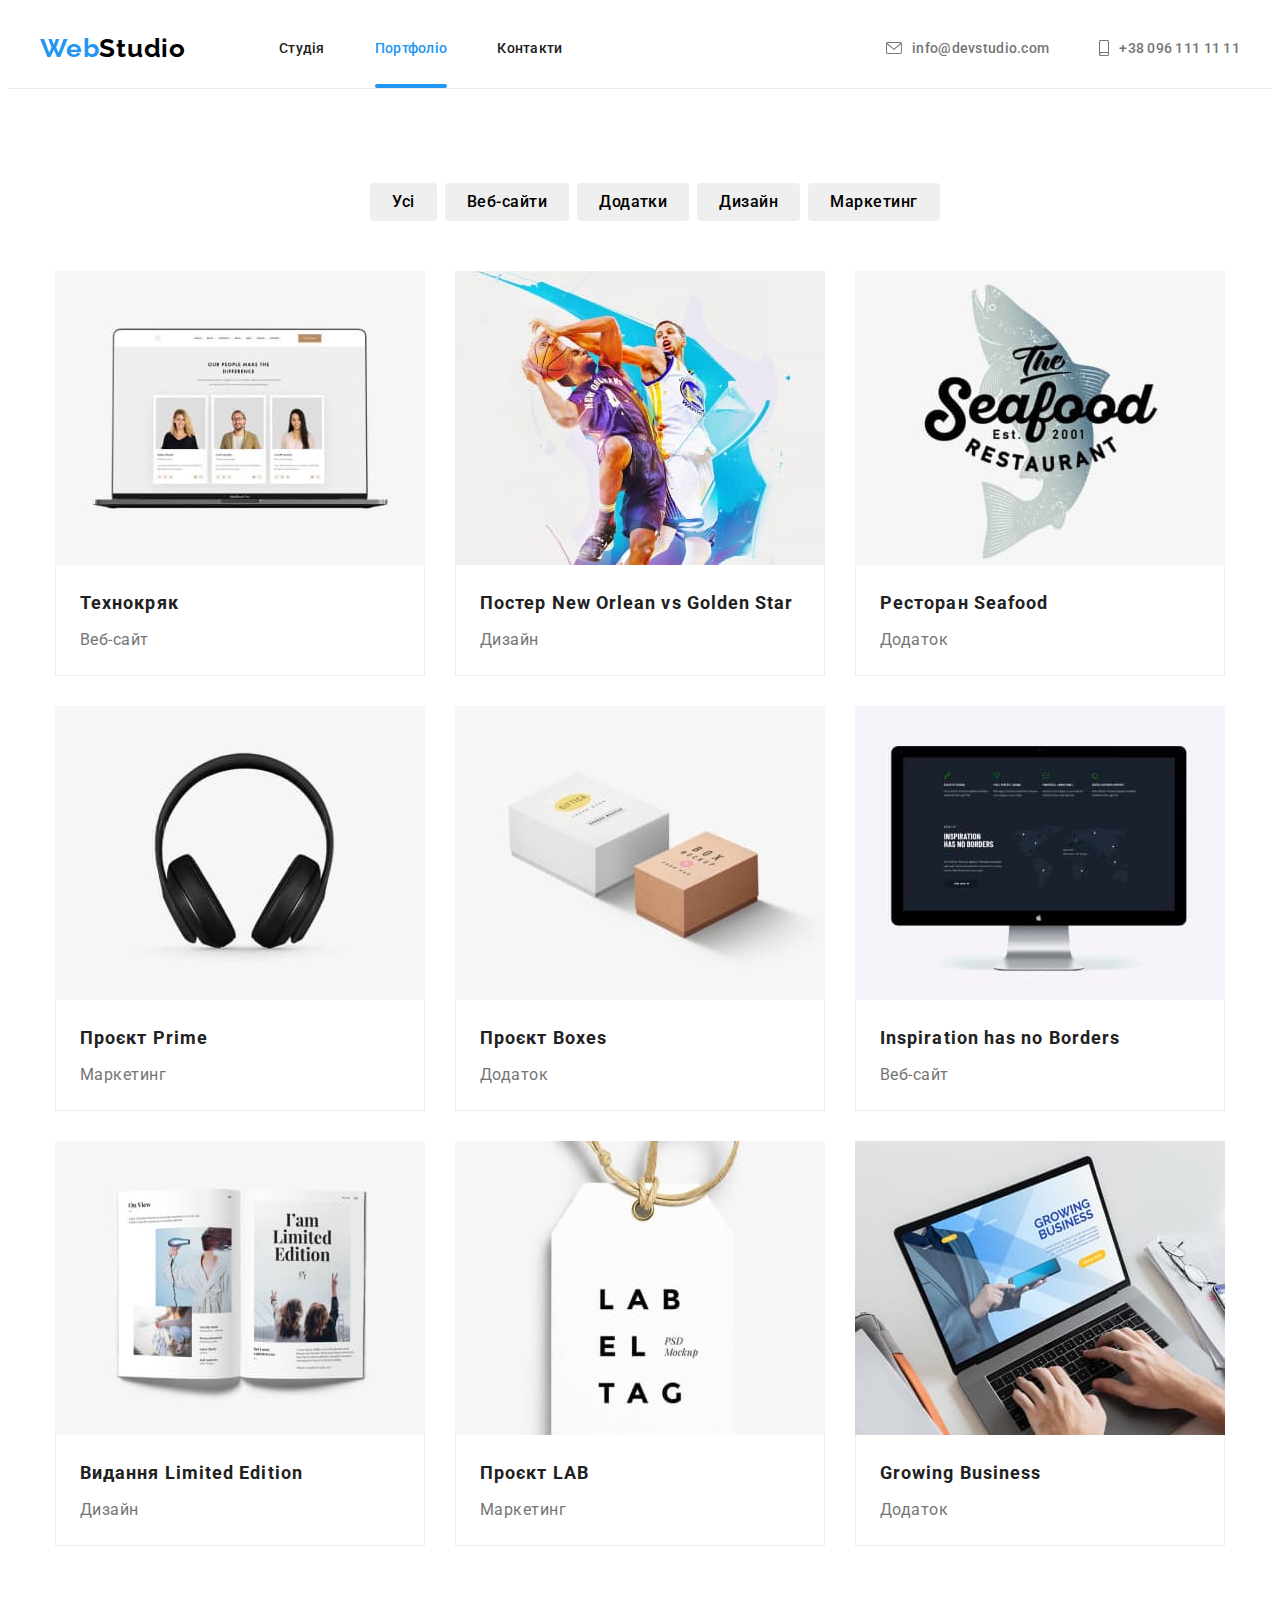
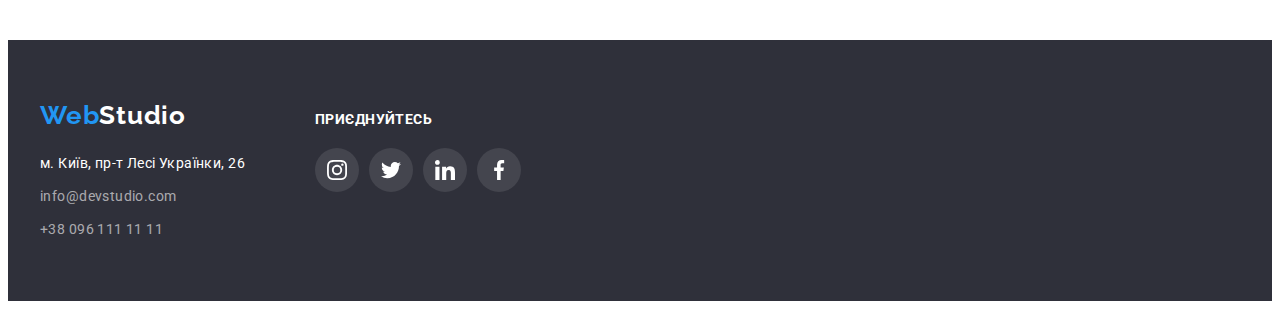
==== portfolio.html @ e9f045a3 "Initial commit" ====
<!DOCTYPE html>
<html lang="uk">
<head>
    <meta charset="UTF-8">
    <meta http-equiv="X-UA-Compatible" content="IE=edge">
    <meta name="viewport" content="width=device-width, initial-scale=1.0">
    <title>Портфоліо</title>
    <link rel="stylesheet" href="https://cdnjs.cloudflare.com/ajax/libs/modern-normalize/1.1.0/modern-normalize.min.css"
        integrity="sha512-wpPYUAdjBVSE4KJnH1VR1HeZfpl1ub8YT/NKx4PuQ5NmX2tKuGu6U/JRp5y+Y8XG2tV+wKQpNHVUX03MfMFn9Q=="
        crossorigin="anonymous" referrerpolicy="no-referrer">
     <link rel="stylesheet" href="./css/style.css">
    <link rel="preconnect" href="https://fonts.googleapis.com">
    <link rel="preconnect" href="https://fonts.gstatic.com" crossorigin>
    <link href="https://fonts.googleapis.com/css2?family=Montserrat:wght@400;500;700&family=Raleway:wght@700&family=Roboto:wght@400;500;700;900&display=swap" rel="stylesheet">

</head>
<body>
<header class="header">
    <div class="container header-nav"> 
        <a href="./index.html" lang="en" class="logo"> <span class="logo-web"> Web</span><span
            class="logo-studio">Studio</span></a>
    <nav class="nav">
        <ul class="nav-list list">
            <li><a href="./index.html" class="nav-link studia">Студія</a></li>
            <li><div class="underline"><a href="./portfolio.html" class="nav-link portfolio current">Портфоліо</a></div></li>
            <li><a href="" class="nav-link">Контакти</a></li>
        </ul>
    </nav>
    <ul class="kontakt-list list">
        <li><a href="mailto:info@devstudio.com" class="kontakt-mail">
            <svg class="ikon" width="16" height="12">
                <use href="./images/hw4/symbol-defs.svg#icon-envelope"></use>
            </svg>
            info@devstudio.com</a></li>
        <li><a href="tel:+380961111111" class="kontakt-tel">
            <svg class="ikon" width="10" height="16">
                <use href="./images/hw4/symbol-defs.svg#icon-smartphone"></use>
            </svg>
            +38 096 111 11 11</a></li>
    </ul>
</div>
   
</header class="portfolio-header">
    <main>
        <section class="main-portfolio container section">
            <div class="container">
                    <h1 class="visually-hidden">Фільтри</h1>
            <ul class="portfolio-list list">
                <li class="portfolio-item"><button type="button" class="portfolio-button button">Усі</button></li>
                <li class="portfolio-item"><button type="button" class="portfolio-button button">Веб-сайти</button></li>
                <li class="portfolio-item"><button type="button" class="portfolio-button button">Додатки</button></li>
                <li class="portfolio-item"><button type="button" class="portfolio-button button">Дизайн</button></li>
                <li class="portfolio-item"><button type="button" class="portfolio-button button">Маркетинг</button></li>
            </ul>
                 <ul class="projects list">
                <li class="project-item">
                    <a href="" class="project-link">
                   <div class="techno-container"> <img class="portfolio-img"  src="./images/hw2/img8.jpg" alt="Технокряк" width="370" height="294">
                <p class="techno-text">Ресурс пропонує комплексні пропозиції з різним рівнем функціоналу та сервісів. Все це дозволить
                    відвідувачу отримати
                    вичерпні відомості про компанію чи приватну особу.</p></div>
                    <div class="project-alltext">
                <h2 class="project-title title">Технокряк</h2>
                    <p class="project-text">Веб-сайт</p>
                </div></a>
                </li>
                <li class="project-item">
                    <a href="" class="project-link">
                    <div class="techno-container"><img class="portfolio-img" src="./images/hw2/img9.jpg" alt="Постер баскетбол" width="370" height="294">
                    <p class="techno-text">Ресурс пропонує комплексні пропозиції з різним рівнем функціоналу та сервісів. Все це дозволить
                        відвідувачу отримати
                        вичерпні відомості про компанію чи приватну особу.</p></div>
                    <div class="project-alltext">
                    <h2 class="project-title title">Постер <span lang="en">New Orlean vs Golden Star</span></h2>
                    <p class="project-text">Дизайн</p>
                    </div></a>
                    
                </li>
                <li class="project-item">
                    <a href="" class="project-link">
                    <div class="techno-container"><img class="portfolio-img" src="./images/hw2/img10.jpg" alt="Ресторан морьська їжа" width="370" height="294">
                    <p class="techno-text">Ресурс пропонує комплексні пропозиції з різним рівнем функціоналу та сервісів. Все це дозволить
                        відвідувачу отримати
                        вичерпні відомості про компанію чи приватну особу.</p></div>
                    <div class="project-alltext">
                     <h2 class="project-title title">Ресторан <span lang="en">Seafood</span></h2>
                    <p class="project-text">Додаток</p>
                    </div></a>
                   
                </li>
                <li class="project-item">
                    <a href="" class="project-link">
                    <div class="techno-container"><img class="portfolio-img" src="./images/hw2/img11.jpg" alt="Навушники" width="370" height="294">
                    <p class="techno-text">Ресурс пропонує комплексні пропозиції з різним рівнем функціоналу та сервісів. Все це дозволить
                        відвідувачу отримати
                        вичерпні відомості про компанію чи приватну особу.</p></div>
                    <div class="project-alltext">
                        <h2 class="project-title title">Проєкт <span lang="en">Prime</span></h2>
                    <p class="project-text">Маркетинг</p>
                    </div></a>
                
                </li>
                <li class="project-item">
                    <a href="" class="project-link">
                    <div class="techno-container"><img class="portfolio-img" src="./images/hw2/img12.jpg" alt="Коробки" width="370" height="294">
                    <p class="techno-text">Ресурс пропонує комплексні пропозиції з різним рівнем функціоналу та сервісів. Все це дозволить
                        відвідувачу отримати
                        вичерпні відомості про компанію чи приватну особу.</p></div>
                    <div class="project-alltext">
                     <h2 class="project-title title">Проєкт <span lang="en">Boxes</span></h2>
                    <p class="project-text">Додаток</p>
                    </div>
                   </a>
                </li>
                <li class="project-item">
                    <a href="" class="project-link">
                    <div class="techno-container"><img class="portfolio-img" src="./images/hw2/img13.jpg" alt="Монітор" width="370" height="294">
                    <p class="techno-text">Ресурс пропонує комплексні пропозиції з різним рівнем функціоналу та сервісів. Все це дозволить
                        відвідувачу отримати
                        вичерпні відомості про компанію чи приватну особу.</p></div>
                    <div class="project-alltext">
                      <h2 lang="en" class="project-title title">Inspiration has no Borders</h2>
                    <p class="project-text">Веб-сайт</p>
                    </div>
                  </a>
                </li>
                <li class="project-item">
                    <a href="" class="project-link">
                    <div class="techno-container"><img class="portfolio-img" src="./images/hw2/img14.jpg" alt="Книга" width="370" height="294">
                    <p class="techno-text">Ресурс пропонує комплексні пропозиції з різним рівнем функціоналу та сервісів. Все це дозволить
                        відвідувачу отримати
                        вичерпні відомості про компанію чи приватну особу.</p>
                    <p class="techno-text">Ресурс пропонує комплексні пропозиції з різним рівнем функціоналу та сервісів. Все це дозволить
                        відвідувачу отримати
                        вичерпні відомості про компанію чи приватну особу.</p></div>
                    <div class="project-alltext">
                     <h2 class="project-title title">Видання <span lang="en">Limited Edition</span></h2>
                    <p class="project-text">Дизайн</p>
                    </div>
                   </a>
                </li>
                <li class="project-item">
                    <a href="" class="project-link">
                    <div class="techno-container"><img class="portfolio-img" src="./images/hw2/img15.jpg" alt="Бейджик Лаб" width="370" height="294">
                    <p class="techno-text">Ресурс пропонує комплексні пропозиції з різним рівнем функціоналу та сервісів. Все це дозволить відвідувачу отримати
                    вичерпні відомості про компанію чи приватну особу.</p></div>
                    <div class="project-alltext">
                     <h2 class="project-title title">Проєкт <span lang="en">LAB</span></h2>
                    <p class="project-text">Маркетинг</p>
                    </div>
                   </a>
                </li>
                <li class="project-item">
                    <a href="" class="project-link">
                    <div class="techno-container"><img class="portfolio-img" src="./images/hw2/img16.jpg" alt="Руки на лептопі" width="370" height="294">
                    <p class="techno-text">Ресурс пропонує комплексні пропозиції з різним рівнем функціоналу та сервісів. Все це дозволить
                        відвідувачу отримати
                        вичерпні відомості про компанію чи приватну особу.</p></div>
                    <div class="project-alltext">
                    <h2 lang="en" class="project-title title"> Growing Business</h2>
                    <p class="project-text">Додаток</p>
                    </div>
                    </a>
                </li>
            </ul>
            </div>
        </section>
    </main>
    <!-- FOOTER -->
    <footer class="footer">
        <div class="container footer-container">
            <div class="footer-nav">
                <a href="./index.html" class="footer-logo"><span class="footer-web"> Web</span><span
                        class="footer-studio">Studio</span></a>
                <address class="footer-address">
                    <ul class="footer-list list">
                        <li class="footer-item"><a href="" class="address-map"> м. Київ, пр-т Лесі Українки, 26</a></li>
                        <li class="footer-item"><a href="mailto:info@devstudio.com"
                                class="address-mail">info@devstudio.com</a></li>
                        <li class="footer-item"> <a href="tel:+380961111111" class="address-tel">+38 096 111 11 11</a></li>
                    </ul>
                </address>
            </div>
            <div class="footer-links">
                <strong class="footer-title title">приєднуйтесь</strong>
                <ul class="footer-list list">
                    <li class="footer-link link"><a href="https://www.instagram.com/" target="_blank"
                            rel="no-referrer noopener" class="ikon-teams">
                            <svg class="ikon-team footer-ikon" width="20" height="20">
                                <use href="./images/hw4/symbol-defs.svg#icon-instagram"></use>
                            </svg></a></li>
                    <li class="footer-link link"><a href="https://twitter.com/" target="_blank" rel="no-referrer noopener"
                            class="ikon-teams">
                            <svg class="ikon-team footer-ikon" width="20" height="20">
                                <use href="./images/hw4/symbol-defs.svg#icon-twitter"></use>
                            </svg></a></li>
                    <li class="footer-link link"><a href="https://ua.linkedin.com/" target="_blank"
                            rel="no-referrer noopener" class="ikon-teams">
                            <svg class="ikon-team footer-ikon" width="20" height="20">
                                <use href="./images/hw4/symbol-defs.svg#icon-linkedin"></use>
                            </svg></a></li>
                    <li class="footer-link link"><a href="https://www.facebook.com/" target="_blank"
                            rel="no-referrer noopener" class="ikon-teams">
                            <svg class="ikon-team footer-ikon" width="20" height="20">
                                <use href="./images/hw4/symbol-defs.svg#icon-facebook"></use>
                            </svg></a></li>
                </ul>
            </div>
        </div>
    </footer>
    <script src="./js/modal.js"></script>
</body>
</html>
---- css/style.css ----
:root{
    --prime-color-text: #212121;
    --web-part-inLogo-color: #2196F3;
    --studio-part-inLogo-color: #000000;
    --current-collor: #2196F3;
    --hover-color:#2196F3;
    --sub-prime-color-text: #757575;
    --transition-effects: color 250ms cubic-bezier(0.4, 0, 0.2, 1);
}

body {
    font-family: Roboto, sans-serif;
    color: var(--prime-color-text);
}
.title {
    margin: 0;
    padding: 0;
}
.list{
    margin: 0;
    padding: 0;
    list-style: none;
}
h1,
h1,
h3,
h4,
h5,
h6,
p {
    margin: 0;
    padding: 0;
}

ul{
    margin: 0;
    padding: 0;
}
img {
    display: block;
    max-width: 100%;
    height: auto;
}
 .studia.current,
 .portfolio.current{
    color: var(--current-collor)
}
.container{
    width: 1200px;
    padding: 0 15px;
    margin-left: auto;
    margin-right: auto;
}

.button{
    border: 0;
}

 /* -----------HEADER----------- */
 header{
    border-bottom: 1px solid #ECECEC;
 }
.header-nav{
    display: flex;
    align-items: center;
}

.logo {
    font-family: Raleway, sans-serif;
    font-weight: 700;
    font-size: 26px;
    line-height: calc(31/26);
    letter-spacing: 0.03em;
    text-decoration: none;
}

.logo-web {
    color: var(--web-part-inLogo-color);
}
.logo-studio{
    color: var(--studio-part-inLogo-color);
}
.nav {
 color: inherit;
}

.nav-list{
    display: flex;
    margin-left: 93px;
    gap: 50px;
}
.underline{
    position: relative;
}
.current::after,
.portfolio.current::after{
    content: "";
    position: absolute;

    width: 100%;
    height: 4px;
    border-radius: 2px;
    background-color: var(--current-collor);
    display: inline-block;
    bottom: 0;
    left: 0;
}
.nav-list .nav-link{
    display: block;
    padding: 32px 0;
}
.nav-link {
    font-weight: 500;
    font-size: 14px;
    line-height: calc(16/14);
    letter-spacing: 0.02em;
    text-decoration: none;
    color: inherit;
    transition: var(--transition-effects)
}
.nav-link:hover,
.nav-link:focus{
    color: var(--hover-color);
    cursor: pointer;
}
.kontakt-list {
margin-left: auto;
list-style: none;
display: flex;
gap: 50px;
}

.kontakt-tel,
.kontakt-mail{
    display: flex;
    justify-content: center;
    align-items: center;
    gap: 10px;

text-decoration: none;
font-weight: 500;
font-size: 14px;
line-height: calc(16/14);
letter-spacing: 0.02em;
 color: var(--sub-prime-color-text);

transition: var(--transition-effects);
}

.ikon{
    fill: currentColor;
}


.kontakt-tel:hover,
.kontakt-tel:focus,
.kontakt-mail:hover,
.kontakt-mail:focus{
    cursor: pointer;
    color: var(--hover-color);
}
.section{
    padding: 94px 0;
}

/* ----------------HERO----------------- */
.hero {
    max-width: 1600px;
    margin-left: auto;
    margin-right: auto;
    padding-top:200px;
    padding-bottom: 200px;
    text-align: center;

    background-color: #2F303A;
    background-image: linear-gradient(to right, rgba(47, 48, 58, 0.4),rgba(47, 48, 58, 0.4)),
    url(../images/hw4/Img\ \(17\)\ \(1\).jpg);
    background-repeat: no-repeat;
    background-position: center;
   
}

.hero-title {
    margin-bottom: 30px;
    font-weight: 900;
     font-size: 44px;
    line-height: calc(60/44);
    text-align: center;
    letter-spacing: 0.06em;
    text-transform: uppercase;
    color: #FFFFFF;
}

.hero-button {
    min-width: 216px;
    padding: 10px 32px;

    background: #2196F3;
    box-shadow: 0px 4px 4px rgba(0, 0, 0, 0.15);
    border-radius: 4px;

    font-weight: 700;
    font-size: 16px;
    line-height: calc(30/16);
    align-items: center;
    text-align: center;
    letter-spacing: 0.06em;
    color: #FFFFFF;
    cursor: pointer;
}

/* --------------------FEATURES-------------------- */
.features-ikon{
    display: flex;
    justify-content: center;
    align-items: center;
    background-color: #F5F4FA;
    margin-bottom: 30px;
    width: 270px;
    height: 120px;
}

.features{
    padding-top: 94px;
    padding-bottom: 94px;
}
.features-nav{
    display: flex;
    gap: 30px;
}

.visually-hidden {
    position: absolute;
    white-space: nowrap;
    width: 1px;
    height: 1px;
    overflow: hidden;
    border: 0;
    padding: 0;
    clip: rect(0 0 0 0);
    clip-path: inset(50%);
    margin: -1px;
}
.main-item{
    flex-basis: 270px;
}
.main-title {
    margin-bottom: 10px;
    font-weight: 700;
    font-size: 14px;
    line-height: calc(16/14);
    letter-spacing: 0.03em;
    text-transform: uppercase;
}
.main-text {
    font-size: 14px;
    line-height: calc(24/14);
    letter-spacing: 0.03em;
    color: var(--sub-prime-color-text);
}

/*------------------ABOUT---------------- */
.about{
    padding-top: 0;
}
.about-list{
    display: flex;
    justify-content: space-between;
}
.about-title.title{
    margin-bottom: 50px;
    padding: 0;
    font-weight: 700;
    font-size: 36px;
    line-height: calc(42/36);
    text-align: center;
    letter-spacing: 0.03em;
}
.img-container{
position: relative;

}
.img-text {
    position: absolute;
    display: flex;
    align-items: center;
    justify-content: center;
   

    bottom: 0;
    left: 0;
    width: 100%;
    height: 70px;

    font-weight: 700;
    font-size: 14px;
    line-height: calc(16/14);
    text-align: center;
    letter-spacing: 0.03em;
    text-transform: uppercase;
    color: #FFFFFF;
    background-color: rgba(47, 48, 58, 0.8);

}

/* -----------------НАША КОМАНДА------------------ */
.ikon-team{
    fill: #AFB1B8; 
    transition: fill 250ms cubic-bezier(0.4, 0, 0.2, 1),
    background-color 250ms cubic-bezier(0.4, 0, 0.2, 1);
}
.team-ikons{
    display: inline-flex;
    gap: 10px;
    margin-top: 16px;
}
.ikon-teams{
    display: inline-flex;
    justify-content: center;
    align-items: center;
    width: 44px;
    height: 44px;
}
.ikon-teams:hover .ikon-team{
    fill: white;
   
}
.ikon-teams:hover{
    background-color:var(--hover-color);
    border-radius: 50%;
}
.team{
    padding-top: 94px;
    background-color: #F5F4FA;
}
.team-nav{
    display: flex;
}

.team-item{
    background-color: #FFFFFF;
    box-shadow: 0px 4px 4px 0px #00000040;
    margin-left: 30px;
}
.team-item:nth-child(1){
    margin-left: 0;
}
.image-text{
    text-align: center;
padding: 30px;
}

.team-title {
    margin-bottom: 50px;
    padding: 0;
    font-weight: 700;
    font-size: 36px;
    line-height: calc(36/24);
    text-align: center;
    letter-spacing: 0.03em;
}

.team-subtitle {
    margin-bottom: 10px;
    font-weight: 500;
    font-size: 16px;
    line-height: calc(19/16);
    text-align: center;
    letter-spacing: 0.03em;
}
.team-text {
    font-size: 16px;
    line-height: calc(19/16);
    text-align: center;
    letter-spacing: 0.03em;
    color: var(--sub-prime-color-text);
}

/* --------------------CLIENTS------------------- */
.clients-list{
    display: inline-flex;
    gap: 30px;

}
.clients-item{
    display: flex;
    justify-content: center;
    align-items: center;
   
  
    
}
.ikon-clients{   
    display: flex;
    justify-content: center;
    align-items: center;
    width: 170px;
    height: 92px;
    border: 1px solid rgba(175, 177, 184, 1);
    border-radius: 4px;
    fill: #AFB1B8;
    
    transition: fill 250ms cubic-bezier(0.4, 0, 0.2, 1),
    border-color 250ms cubic-bezier(0.4, 0, 0.2, 1);
}
.ikon-clients:hover,
.ikon-clients:focus{
    fill: #2196F3;
    border-color: #2196F3;  
}

.clients-title {
    margin-bottom: 50px;
    padding: 0;
    font-weight: 700;
    font-size: 36px;
    line-height: calc(36/24);
    text-align: center;
    letter-spacing: 0.03em;}
/*---------------------FOOTER-------------------  */

.footer {
    padding: 60px 0;
    background-color: #2F303A;
}
.footer-container{
   display: flex;
   align-items: baseline;
}

.footer-logo {
    font-family: Raleway, sans-serif;
    text-decoration: none;
    font-weight: 700;
    font-size: 26px;
    line-height: calc(31/26);
    letter-spacing: 0.03em;

}

.footer-web {
    color: var(--web-part-inLogo-color);
}

.footer-studio {
    color: #FFFFFF;
}
.footer-address{
    margin-top: 20px;
}
.footer-list:first-child{
    margin-top: 0;
}
.footer-item{
    font-style: normal;
    margin-top: 9px;
}
.address-map {
    text-decoration: none;
    font-size: 14px;
    line-height: calc(24/14);
    letter-spacing: 0.03em;
    color: #FFFFFF;
}

.address-mail,
.address-tel { 
    text-decoration: none;
    font-size: 14px;
    line-height: 24px;
    letter-spacing: 0.03em;
    color: rgba(255, 255, 255, 0.6);
}
/*---------------- FOOTER-LINKS -------------------- */
.footer-links {
    margin-left: 70px;
}

.footer-title {
        font-weight: 700;
        font-size: 14px;
        line-height: calc(16/14);
        letter-spacing: 0.03em;
        text-transform: uppercase;
        color: #FFFFFF;
}

.footer-links >.footer-list {
    display: flex;
    gap: 10px;
    justify-content: center;
    align-items: center;
    
}
.footer-list{
    margin-top: 20px;
}
.footer-link {
            width: 44px;
            height: 44px;
}

.footer-ikon{
    fill: #FFFFFF;
}
.footer-link > .ikon-teams{
    border-radius: 50%;
    background: rgba(255, 255, 255, 0.1);
    transition: background-color 250ms cubic-bezier(0.4, 0, 0.2, 1);
}
.footer-link:hover >.ikon-teams{
    background-color: #2196F3;
}

/* ---------------------PORTFOLIO------------------- */
.portfolio-list{
    display: flex;
    gap: 8px;
    justify-content: center;
    margin-bottom: 50px;
}
/* ------------------CARDS------------------ */


.projects{
    display: flex;
    flex-wrap: wrap;
     margin: -15px;
}


.project-item{
    width: 370px;
    margin: 15px;
    
    transition: box-shadow 250ms cubic-bezier(0.4, 0, 0.2, 1);
}

.project-alltext{
    border: 1px solid #EEEEEE;
}
.project-alltext{
    border-top: none;
}

.project-item:hover,
.project-item:focus {
    box-shadow: 1px 4px 6px 0px rgba(0, 0, 0, 0.16), 0px 4px 4px 0px rgba(0, 0, 0, 0.06), 0px 1px 1px 0px rgba(0, 0, 0, 0.12); 
}

.project-alltext{
    padding: 20px 24px;
    border-top: none;

}
.portfolio-button {
    border-radius: 4px;
    padding: 6px 22px;
    font-family: Roboto, sans-serif;
    font-weight: 500;
    font-size: 16px;
    line-height: calc(26/16);
    text-align: center;
    letter-spacing: 0.03em; 
    transition: color 250ms cubic-bezier(0.4, 0, 0.2, 1),
    box-shadow 250ms cubic-bezier(0.4, 0, 0.2, 1),
    background 250ms cubic-bezier(0.4, 0, 0.2, 1);
}
.portfolio-button:hover,
.portfolio-button:focus{
    background: #2196F3;
    color: #FFFFFF;
    box-shadow: 0px 3px 1px rgba(0, 0, 0, 0.1), 0px 1px 2px rgba(0, 0, 0, 0.08), 0px 2px 2px rgba(0, 0, 0, 0.12);
    cursor: pointer; 

}

.techno-container{
    position: relative;
    overflow: hidden;  
}
.techno-text{
    position: absolute;
top: 0;
left: 0;
width: 100%;
height: 100%;
padding: 63px 24px;

    font-family: 'Roboto';
    font-size: 18px;
    line-height: calc(28/18);
    letter-spacing: 0.03em;
    color: #FFFFFF;
    background-color: rgba(33, 150, 243, 0.9); 
    transition: transform 250ms cubic-bezier(0.4, 0, 0.2, 1);

    transform: translateY(100%)
}
.project-item:hover .techno-text,
.project-item:focus .techno-text{
    transform: translateY(0);
}

/* --------------ПРИКЛАДИ ПРОЕКТІВ---------------- */
.project-link {
    text-decoration: none;
    color: inherit;
}
.project-title {
    margin-bottom: 4px;
    font-weight: 700;
    font-size: 18px;
    line-height: calc(36/18);
    letter-spacing: 0.06em;
}
.project-text {
    font-size: 16px;
    line-height: calc(30/16);
    letter-spacing: 0.03em;
    color: var(--sub-prime-color-text);
}
.backdrop {
    position: fixed;
    top: 0;
    left: 0;
    bottom: 0;
    right: 0;
     background: rgba(0, 0, 0, 0.2);
      z-index: 1000;
    transform: scale(1);
    transition: transform 250ms linear, opacity 250ms linear, visibility 250ms linear;
}

.modal {
    position: absolute;
    width: 528px;
    height: 521px;
    top: 50%;
    left: 50%;

    box-shadow: 0px 1px 3px rgba(0, 0, 0, 0.12), 0px 1px 1px rgba(0, 0, 0, 0.14), 0px 2px 1px rgba(0, 0, 0, 0.2);
    border-radius: 4px;

    background-color: #fff;
    transform: scale(1) translate(-50%, -50%);
}
.backdrop-button{
    position: absolute;
    display: flex;
    justify-content: center;
    align-items: center;

    top: 8px;
    right: 8px;
    width: 30px;
    height: 30px;

    border: 1px solid rgba(0, 0, 0, 0.1);
    border-radius: 50%;
    background-color: #FFFFFF;
    cursor: pointer;
}
.backdrop.is-hidden{
    transform: scale(1.1);
    opacity: 0;
    visibility: hidden;
    pointer-events: none;

}
.backdrop.is-hidden .modal{
transform: scale(1.1) translate(-50%, -50%);

}
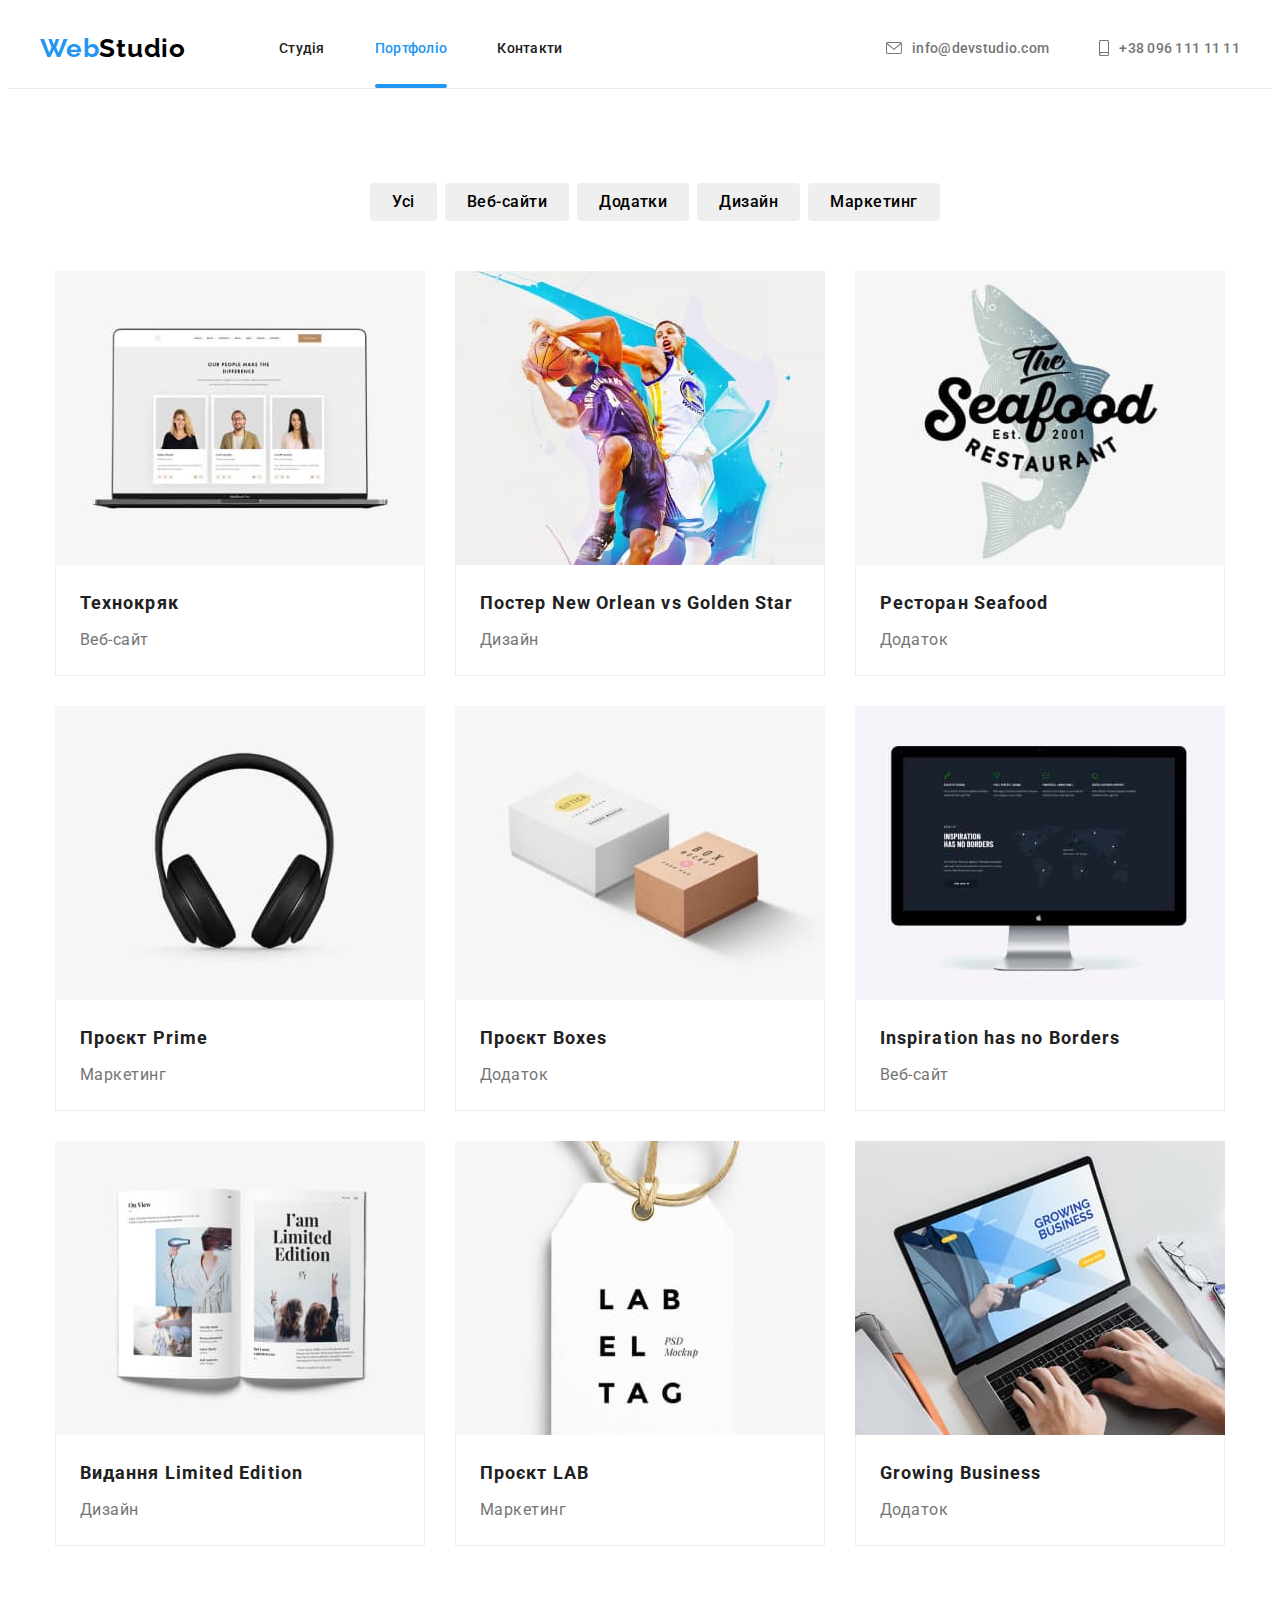
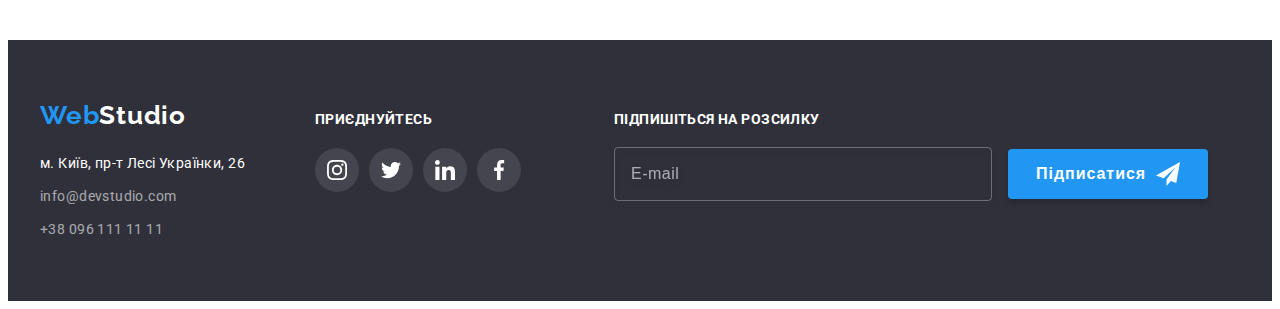
==== commit 1694c344: "hw6" ====
--- a/portfolio.html
+++ b/portfolio.html
@@ -1,6 +1,6 @@
-
 <!DOCTYPE html>
 <html lang="uk">
+
 <head>
     <meta charset="UTF-8">
     <meta http-equiv="X-UA-Compatible" content="IE=edge">
@@ -9,161 +9,204 @@
     <link rel="stylesheet" href="https://cdnjs.cloudflare.com/ajax/libs/modern-normalize/1.1.0/modern-normalize.min.css"
         integrity="sha512-wpPYUAdjBVSE4KJnH1VR1HeZfpl1ub8YT/NKx4PuQ5NmX2tKuGu6U/JRp5y+Y8XG2tV+wKQpNHVUX03MfMFn9Q=="
         crossorigin="anonymous" referrerpolicy="no-referrer">
-     <link rel="stylesheet" href="./css/style.css">
+    <link rel="stylesheet" href="./css/style.css">
     <link rel="preconnect" href="https://fonts.googleapis.com">
     <link rel="preconnect" href="https://fonts.gstatic.com" crossorigin>
-    <link href="https://fonts.googleapis.com/css2?family=Montserrat:wght@400;500;700&family=Raleway:wght@700&family=Roboto:wght@400;500;700;900&display=swap" rel="stylesheet">
+    <link
+        href="https://fonts.googleapis.com/css2?family=Montserrat:wght@400;500;700&family=Raleway:wght@700&family=Roboto:wght@400;500;700;900&display=swap"
+        rel="stylesheet">
 
 </head>
+
 <body>
-<header class="header">
-    <div class="container header-nav"> 
-        <a href="./index.html" lang="en" class="logo"> <span class="logo-web"> Web</span><span
-            class="logo-studio">Studio</span></a>
-    <nav class="nav">
-        <ul class="nav-list list">
-            <li><a href="./index.html" class="nav-link studia">Студія</a></li>
-            <li><div class="underline"><a href="./portfolio.html" class="nav-link portfolio current">Портфоліо</a></div></li>
-            <li><a href="" class="nav-link">Контакти</a></li>
-        </ul>
-    </nav>
-    <ul class="kontakt-list list">
-        <li><a href="mailto:info@devstudio.com" class="kontakt-mail">
-            <svg class="ikon" width="16" height="12">
-                <use href="./images/hw4/symbol-defs.svg#icon-envelope"></use>
-            </svg>
-            info@devstudio.com</a></li>
-        <li><a href="tel:+380961111111" class="kontakt-tel">
-            <svg class="ikon" width="10" height="16">
-                <use href="./images/hw4/symbol-defs.svg#icon-smartphone"></use>
-            </svg>
-            +38 096 111 11 11</a></li>
-    </ul>
-</div>
-   
-</header class="portfolio-header">
+    <header class="header">
+        <div class="container header-nav">
+            <a href="./index.html" lang="en" class="logo"> <span class="logo-web"> Web</span><span
+                    class="logo-studio">Studio</span></a>
+            <nav class="nav">
+                <ul class="nav-list list">
+                    <li><a href="./index.html" class="nav-link studia">Студія</a></li>
+                    <li>
+                        <div class="underline"><a href="./portfolio.html"
+                                class="nav-link portfolio current">Портфоліо</a></div>
+                    </li>
+                    <li><a href="" class="nav-link">Контакти</a></li>
+                </ul>
+            </nav>
+            <ul class="kontakt-list list">
+                <li><a href="mailto:info@devstudio.com" class="kontakt-mail">
+                        <svg class="ikon" width="16" height="12">
+                            <use href="./images/hw4/symbol-defs.svg#icon-envelope"></use>
+                        </svg>
+                        info@devstudio.com</a></li>
+                <li><a href="tel:+380961111111" class="kontakt-tel">
+                        <svg class="ikon" width="10" height="16">
+                            <use href="./images/hw4/symbol-defs.svg#icon-smartphone"></use>
+                        </svg>
+                        +38 096 111 11 11</a></li>
+            </ul>
+        </div>
+
+    </header class="portfolio-header">
     <main>
         <section class="main-portfolio container section">
             <div class="container">
-                    <h1 class="visually-hidden">Фільтри</h1>
-            <ul class="portfolio-list list">
-                <li class="portfolio-item"><button type="button" class="portfolio-button button">Усі</button></li>
-                <li class="portfolio-item"><button type="button" class="portfolio-button button">Веб-сайти</button></li>
-                <li class="portfolio-item"><button type="button" class="portfolio-button button">Додатки</button></li>
-                <li class="portfolio-item"><button type="button" class="portfolio-button button">Дизайн</button></li>
-                <li class="portfolio-item"><button type="button" class="portfolio-button button">Маркетинг</button></li>
-            </ul>
-                 <ul class="projects list">
-                <li class="project-item">
-                    <a href="" class="project-link">
-                   <div class="techno-container"> <img class="portfolio-img"  src="./images/hw2/img8.jpg" alt="Технокряк" width="370" height="294">
-                <p class="techno-text">Ресурс пропонує комплексні пропозиції з різним рівнем функціоналу та сервісів. Все це дозволить
-                    відвідувачу отримати
-                    вичерпні відомості про компанію чи приватну особу.</p></div>
-                    <div class="project-alltext">
-                <h2 class="project-title title">Технокряк</h2>
-                    <p class="project-text">Веб-сайт</p>
-                </div></a>
-                </li>
-                <li class="project-item">
-                    <a href="" class="project-link">
-                    <div class="techno-container"><img class="portfolio-img" src="./images/hw2/img9.jpg" alt="Постер баскетбол" width="370" height="294">
-                    <p class="techno-text">Ресурс пропонує комплексні пропозиції з різним рівнем функціоналу та сервісів. Все це дозволить
-                        відвідувачу отримати
-                        вичерпні відомості про компанію чи приватну особу.</p></div>
-                    <div class="project-alltext">
-                    <h2 class="project-title title">Постер <span lang="en">New Orlean vs Golden Star</span></h2>
-                    <p class="project-text">Дизайн</p>
-                    </div></a>
-                    
-                </li>
-                <li class="project-item">
-                    <a href="" class="project-link">
-                    <div class="techno-container"><img class="portfolio-img" src="./images/hw2/img10.jpg" alt="Ресторан морьська їжа" width="370" height="294">
-                    <p class="techno-text">Ресурс пропонує комплексні пропозиції з різним рівнем функціоналу та сервісів. Все це дозволить
-                        відвідувачу отримати
-                        вичерпні відомості про компанію чи приватну особу.</p></div>
-                    <div class="project-alltext">
-                     <h2 class="project-title title">Ресторан <span lang="en">Seafood</span></h2>
-                    <p class="project-text">Додаток</p>
-                    </div></a>
-                   
-                </li>
-                <li class="project-item">
-                    <a href="" class="project-link">
-                    <div class="techno-container"><img class="portfolio-img" src="./images/hw2/img11.jpg" alt="Навушники" width="370" height="294">
-                    <p class="techno-text">Ресурс пропонує комплексні пропозиції з різним рівнем функціоналу та сервісів. Все це дозволить
-                        відвідувачу отримати
-                        вичерпні відомості про компанію чи приватну особу.</p></div>
-                    <div class="project-alltext">
-                        <h2 class="project-title title">Проєкт <span lang="en">Prime</span></h2>
-                    <p class="project-text">Маркетинг</p>
-                    </div></a>
-                
-                </li>
-                <li class="project-item">
-                    <a href="" class="project-link">
-                    <div class="techno-container"><img class="portfolio-img" src="./images/hw2/img12.jpg" alt="Коробки" width="370" height="294">
-                    <p class="techno-text">Ресурс пропонує комплексні пропозиції з різним рівнем функціоналу та сервісів. Все це дозволить
-                        відвідувачу отримати
-                        вичерпні відомості про компанію чи приватну особу.</p></div>
-                    <div class="project-alltext">
-                     <h2 class="project-title title">Проєкт <span lang="en">Boxes</span></h2>
-                    <p class="project-text">Додаток</p>
-                    </div>
-                   </a>
-                </li>
-                <li class="project-item">
-                    <a href="" class="project-link">
-                    <div class="techno-container"><img class="portfolio-img" src="./images/hw2/img13.jpg" alt="Монітор" width="370" height="294">
-                    <p class="techno-text">Ресурс пропонує комплексні пропозиції з різним рівнем функціоналу та сервісів. Все це дозволить
-                        відвідувачу отримати
-                        вичерпні відомості про компанію чи приватну особу.</p></div>
-                    <div class="project-alltext">
-                      <h2 lang="en" class="project-title title">Inspiration has no Borders</h2>
-                    <p class="project-text">Веб-сайт</p>
-                    </div>
-                  </a>
-                </li>
-                <li class="project-item">
-                    <a href="" class="project-link">
-                    <div class="techno-container"><img class="portfolio-img" src="./images/hw2/img14.jpg" alt="Книга" width="370" height="294">
-                    <p class="techno-text">Ресурс пропонує комплексні пропозиції з різним рівнем функціоналу та сервісів. Все це дозволить
-                        відвідувачу отримати
-                        вичерпні відомості про компанію чи приватну особу.</p>
-                    <p class="techno-text">Ресурс пропонує комплексні пропозиції з різним рівнем функціоналу та сервісів. Все це дозволить
-                        відвідувачу отримати
-                        вичерпні відомості про компанію чи приватну особу.</p></div>
-                    <div class="project-alltext">
-                     <h2 class="project-title title">Видання <span lang="en">Limited Edition</span></h2>
-                    <p class="project-text">Дизайн</p>
-                    </div>
-                   </a>
-                </li>
-                <li class="project-item">
-                    <a href="" class="project-link">
-                    <div class="techno-container"><img class="portfolio-img" src="./images/hw2/img15.jpg" alt="Бейджик Лаб" width="370" height="294">
-                    <p class="techno-text">Ресурс пропонує комплексні пропозиції з різним рівнем функціоналу та сервісів. Все це дозволить відвідувачу отримати
-                    вичерпні відомості про компанію чи приватну особу.</p></div>
-                    <div class="project-alltext">
-                     <h2 class="project-title title">Проєкт <span lang="en">LAB</span></h2>
-                    <p class="project-text">Маркетинг</p>
-                    </div>
-                   </a>
-                </li>
-                <li class="project-item">
-                    <a href="" class="project-link">
-                    <div class="techno-container"><img class="portfolio-img" src="./images/hw2/img16.jpg" alt="Руки на лептопі" width="370" height="294">
-                    <p class="techno-text">Ресурс пропонує комплексні пропозиції з різним рівнем функціоналу та сервісів. Все це дозволить
-                        відвідувачу отримати
-                        вичерпні відомості про компанію чи приватну особу.</p></div>
-                    <div class="project-alltext">
-                    <h2 lang="en" class="project-title title"> Growing Business</h2>
-                    <p class="project-text">Додаток</p>
-                    </div>
-                    </a>
-                </li>
-            </ul>
+                <h1 class="visually-hidden">Фільтри</h1>
+                <ul class="portfolio-list list">
+                    <li class="portfolio-item"><button type="button" class="portfolio-button button">Усі</button></li>
+                    <li class="portfolio-item"><button type="button" class="portfolio-button button">Веб-сайти</button>
+                    </li>
+                    <li class="portfolio-item"><button type="button" class="portfolio-button button">Додатки</button>
+                    </li>
+                    <li class="portfolio-item"><button type="button" class="portfolio-button button">Дизайн</button>
+                    </li>
+                    <li class="portfolio-item"><button type="button" class="portfolio-button button">Маркетинг</button>
+                    </li>
+                </ul>
+                <ul class="projects list">
+                    <li class="project-item">
+                        <a href="" class="project-link">
+                            <div class="techno-container"> <img class="portfolio-img" src="./images/hw2/img8.jpg"
+                                    alt="Технокряк" width="370" height="294">
+                                <p class="techno-text">Ресурс пропонує комплексні пропозиції з різним рівнем функціоналу
+                                    та сервісів. Все це дозволить
+                                    відвідувачу отримати
+                                    вичерпні відомості про компанію чи приватну особу.</p>
+                            </div>
+                            <div class="project-alltext">
+                                <h2 class="project-title title">Технокряк</h2>
+                                <p class="project-text">Веб-сайт</p>
+                            </div>
+                        </a>
+                    </li>
+                    <li class="project-item">
+                        <a href="" class="project-link">
+                            <div class="techno-container"><img class="portfolio-img" src="./images/hw2/img9.jpg"
+                                    alt="Постер баскетбол" width="370" height="294">
+                                <p class="techno-text">Ресурс пропонує комплексні пропозиції з різним рівнем функціоналу
+                                    та сервісів. Все це дозволить
+                                    відвідувачу отримати
+                                    вичерпні відомості про компанію чи приватну особу.</p>
+                            </div>
+                            <div class="project-alltext">
+                                <h2 class="project-title title">Постер <span lang="en">New Orlean vs Golden Star</span>
+                                </h2>
+                                <p class="project-text">Дизайн</p>
+                            </div>
+                        </a>
+
+                    </li>
+                    <li class="project-item">
+                        <a href="" class="project-link">
+                            <div class="techno-container"><img class="portfolio-img" src="./images/hw2/img10.jpg"
+                                    alt="Ресторан морьська їжа" width="370" height="294">
+                                <p class="techno-text">Ресурс пропонує комплексні пропозиції з різним рівнем функціоналу
+                                    та сервісів. Все це дозволить
+                                    відвідувачу отримати
+                                    вичерпні відомості про компанію чи приватну особу.</p>
+                            </div>
+                            <div class="project-alltext">
+                                <h2 class="project-title title">Ресторан <span lang="en">Seafood</span></h2>
+                                <p class="project-text">Додаток</p>
+                            </div>
+                        </a>
+
+                    </li>
+                    <li class="project-item">
+                        <a href="" class="project-link">
+                            <div class="techno-container"><img class="portfolio-img" src="./images/hw2/img11.jpg"
+                                    alt="Навушники" width="370" height="294">
+                                <p class="techno-text">Ресурс пропонує комплексні пропозиції з різним рівнем функціоналу
+                                    та сервісів. Все це дозволить
+                                    відвідувачу отримати
+                                    вичерпні відомості про компанію чи приватну особу.</p>
+                            </div>
+                            <div class="project-alltext">
+                                <h2 class="project-title title">Проєкт <span lang="en">Prime</span></h2>
+                                <p class="project-text">Маркетинг</p>
+                            </div>
+                        </a>
+
+                    </li>
+                    <li class="project-item">
+                        <a href="" class="project-link">
+                            <div class="techno-container"><img class="portfolio-img" src="./images/hw2/img12.jpg"
+                                    alt="Коробки" width="370" height="294">
+                                <p class="techno-text">Ресурс пропонує комплексні пропозиції з різним рівнем функціоналу
+                                    та сервісів. Все це дозволить
+                                    відвідувачу отримати
+                                    вичерпні відомості про компанію чи приватну особу.</p>
+                            </div>
+                            <div class="project-alltext">
+                                <h2 class="project-title title">Проєкт <span lang="en">Boxes</span></h2>
+                                <p class="project-text">Додаток</p>
+                            </div>
+                        </a>
+                    </li>
+                    <li class="project-item">
+                        <a href="" class="project-link">
+                            <div class="techno-container"><img class="portfolio-img" src="./images/hw2/img13.jpg"
+                                    alt="Монітор" width="370" height="294">
+                                <p class="techno-text">Ресурс пропонує комплексні пропозиції з різним рівнем функціоналу
+                                    та сервісів. Все це дозволить
+                                    відвідувачу отримати
+                                    вичерпні відомості про компанію чи приватну особу.</p>
+                            </div>
+                            <div class="project-alltext">
+                                <h2 lang="en" class="project-title title">Inspiration has no Borders</h2>
+                                <p class="project-text">Веб-сайт</p>
+                            </div>
+                        </a>
+                    </li>
+                    <li class="project-item">
+                        <a href="" class="project-link">
+                            <div class="techno-container"><img class="portfolio-img" src="./images/hw2/img14.jpg"
+                                    alt="Книга" width="370" height="294">
+                                <p class="techno-text">Ресурс пропонує комплексні пропозиції з різним рівнем функціоналу
+                                    та сервісів. Все це дозволить
+                                    відвідувачу отримати
+                                    вичерпні відомості про компанію чи приватну особу.</p>
+                                <p class="techno-text">Ресурс пропонує комплексні пропозиції з різним рівнем функціоналу
+                                    та сервісів. Все це дозволить
+                                    відвідувачу отримати
+                                    вичерпні відомості про компанію чи приватну особу.</p>
+                            </div>
+                            <div class="project-alltext">
+                                <h2 class="project-title title">Видання <span lang="en">Limited Edition</span></h2>
+                                <p class="project-text">Дизайн</p>
+                            </div>
+                        </a>
+                    </li>
+                    <li class="project-item">
+                        <a href="" class="project-link">
+                            <div class="techno-container"><img class="portfolio-img" src="./images/hw2/img15.jpg"
+                                    alt="Бейджик Лаб" width="370" height="294">
+                                <p class="techno-text">Ресурс пропонує комплексні пропозиції з різним рівнем функціоналу
+                                    та сервісів. Все це дозволить відвідувачу отримати
+                                    вичерпні відомості про компанію чи приватну особу.</p>
+                            </div>
+                            <div class="project-alltext">
+                                <h2 class="project-title title">Проєкт <span lang="en">LAB</span></h2>
+                                <p class="project-text">Маркетинг</p>
+                            </div>
+                        </a>
+                    </li>
+                    <li class="project-item">
+                        <a href="" class="project-link">
+                            <div class="techno-container"><img class="portfolio-img" src="./images/hw2/img16.jpg"
+                                    alt="Руки на лептопі" width="370" height="294">
+                                <p class="techno-text">Ресурс пропонує комплексні пропозиції з різним рівнем функціоналу
+                                    та сервісів. Все це дозволить
+                                    відвідувачу отримати
+                                    вичерпні відомості про компанію чи приватну особу.</p>
+                            </div>
+                            <div class="project-alltext">
+                                <h2 lang="en" class="project-title title"> Growing Business</h2>
+                                <p class="project-text">Додаток</p>
+                            </div>
+                        </a>
+                    </li>
+                </ul>
             </div>
         </section>
     </main>
@@ -178,7 +221,8 @@
                         <li class="footer-item"><a href="" class="address-map"> м. Київ, пр-т Лесі Українки, 26</a></li>
                         <li class="footer-item"><a href="mailto:info@devstudio.com"
                                 class="address-mail">info@devstudio.com</a></li>
-                        <li class="footer-item"> <a href="tel:+380961111111" class="address-tel">+38 096 111 11 11</a></li>
+                        <li class="footer-item"> <a href="tel:+380961111111" class="address-tel">+38 096 111 11 11</a>
+                        </li>
                     </ul>
                 </address>
             </div>
@@ -190,8 +234,8 @@
                             <svg class="ikon-team footer-ikon" width="20" height="20">
                                 <use href="./images/hw4/symbol-defs.svg#icon-instagram"></use>
                             </svg></a></li>
-                    <li class="footer-link link"><a href="https://twitter.com/" target="_blank" rel="no-referrer noopener"
-                            class="ikon-teams">
+                    <li class="footer-link link"><a href="https://twitter.com/" target="_blank"
+                            rel="no-referrer noopener" class="ikon-teams">
                             <svg class="ikon-team footer-ikon" width="20" height="20">
                                 <use href="./images/hw4/symbol-defs.svg#icon-twitter"></use>
                             </svg></a></li>
@@ -206,9 +250,26 @@
                                 <use href="./images/hw4/symbol-defs.svg#icon-facebook"></use>
                             </svg></a></li>
                 </ul>
+            </div>
+            <div class="footer-form">
+                <form class="form-field">
+                    <label class="field">
+                        <span class="footer-form-title title">Підпишіться на розсилку</span>
+                        <input class="mail-field" type="mail" name="mail" placeholder="E-mail">
+                    </label>
+                    <button class="footer-form-button" type="submit">
+                        <div class="form-button-field"><span class="form-button-text">Підписатися</span>
+                            <svg class="form-ikon" width="24" height="24">
+                                <use href="./images/hw4/symbol-defs.svg#icon-icon-send"></use>
+                            </svg>
+                        </div>
+                    </button>
+                </form>
+
             </div>
         </div>
     </footer>
     <script src="./js/modal.js"></script>
 </body>
-</html>
+
+</html>--- a/css/style.css
+++ b/css/style.css
@@ -635,9 +635,11 @@
 .modal {
     position: absolute;
     width: 528px;
-    height: 521px;
+    min-height: 521px;
     top: 50%;
     left: 50%;
+    padding-top: 40px;
+    padding-bottom: 40px;
 
     box-shadow: 0px 1px 3px rgba(0, 0, 0, 0.12), 0px 1px 1px rgba(0, 0, 0, 0.14), 0px 2px 1px rgba(0, 0, 0, 0.2);
     border-radius: 4px;
@@ -672,3 +674,227 @@
 transform: scale(1.1) translate(-50%, -50%);
 
 }
+
+/* -------------------FORM FOOTER------------------ */
+.footer-form-title{
+    display: block;
+    font-weight: 700;
+    font-size: 14px;
+    line-height: calc(16/14);
+    letter-spacing: 0.03em;
+    text-transform: uppercase;
+    color: #FFFFFF;
+
+    margin-bottom: 20px;
+}
+
+.footer-form{
+    margin-left: 93px;
+}
+
+.mail-field{
+    min-width: 358px;
+    min-height: 50px;
+    background-color: transparent;
+    border: 1px solid rgba(255, 255, 255, 0.3);
+    filter: drop-shadow(0px 4px 4px rgba(0, 0, 0, 0.15));
+    border-radius: 4px;
+    padding-left: 16px;
+    outline: none;
+    color: #FFFFFF;
+}
+
+.mail-field::placeholder{
+        font-size: 16px;
+        line-height: calc(20/16);
+        letter-spacing: 0.03em;
+        color: rgba(255, 255, 255, 0.6);
+}
+.mail-field:focus::placeholder{
+    visibility: hidden;
+}
+
+.footer-form-button {
+    min-width: 200px;
+    padding: 10px 28px;
+    background: #2196F3;
+    box-shadow: 0px 4px 4px rgba(0, 0, 0, 0.15);
+    border-radius: 4px;
+    border: 0;
+    margin-left: 12px;
+    font-weight: 700;
+    font-size: 16px;
+    line-height: calc(30/16);
+    text-align: center;
+    letter-spacing: 0.06em;
+    cursor: pointer;
+
+}
+
+.form-button-field{
+display: flex;
+justify-content: center;
+align-items: center;
+gap: 10px;
+
+}
+.form-button-text{
+    display: inline-block;
+    font-weight: 700;
+    font-size: 16px;
+    line-height: calc(30/16);
+    letter-spacing: 0.06em;
+    color: #FFFFFF;
+}
+
+
+/* --------------------------MODAL FORM------------------------ */
+ 
+.modal-title{
+   display: block;
+    font-weight: 700;
+    font-size: 20px;
+    line-height: calc(23/20);
+    text-align: center;
+    letter-spacing: 0.03em;
+    color: #212121;
+    margin-bottom: 30px;
+}
+
+.modal-input-group{
+padding: 0 40px;
+list-style: none;
+
+}
+
+.modal-group-field .group-field-input{
+width: 100%;
+}
+
+.group-field-input{
+    outline: none;
+    transition: border-color 250ms cubic-bezier(0.4, 0, 0.2, 1);
+}
+
+.group-field-input:focus{
+    border-color: #2196F3;
+}
+
+.group-field-input:focus ~ .group-field-ikon{
+    fill: #2196F3;
+}
+.group-field-text{
+    font-size: 12px;
+    line-height: calc(14/12);
+    letter-spacing: 0.01em;
+    color: #757575;
+}
+
+.group-field{ 
+    position: relative;
+    display: inline-block;
+    margin-bottom: 28px;
+    width: 100%;
+
+}
+.group-field-input{ 
+    padding-top: 11px;
+    padding-bottom: 11px;
+    padding-left: 42px;
+    border: 1px solid rgba(33, 33, 33, 0.2);
+    border-radius: 4px;
+    
+}
+
+.group-field-ikon{
+    position: absolute;
+    display: inline-block;
+    top: 50%;
+    left: 12px;
+    transform: translateY(-50%);
+    transition: fill 250ms cubic-bezier(0.4, 0, 0.2, 1);
+}
+.group-field-text {
+    position: absolute;
+    top:0;
+    left: 0;
+    transform: translateY(calc(-100% - 4px));
+}
+
+.group-field-textarea{
+    margin-bottom: 20px;
+}
+.group-field .textarea{
+    padding: 12px 16px;
+    min-height: 120px;
+    color: inherit;
+}
+.textarea{
+    resize: none;
+}
+.textarea::placeholder{
+    font-size: 12px;
+    line-height: calc(14/12);
+    letter-spacing: 0.01em;
+    color: rgba(117, 117, 117, 0.5);
+}
+
+
+.checkbox-field{
+    display: block;
+    padding: 0 52px;
+    margin-bottom: 30px;
+}
+.checkbox-text{
+    font-size: 14px;
+    line-height: calc(24/14);
+    letter-spacing: 0.03em;
+    color: #757575;
+    user-select: none;
+}
+.checkbox-text-link{
+    text-underline-offset: 3px;
+    color: #2196F3;
+}
+.btn{
+    text-align: center;
+}
+.modal-btn{
+    min-width: 200px;
+        padding: 10px 52px;
+    
+        background: #2196F3;
+        box-shadow: 0px 4px 4px rgba(0, 0, 0, 0.15);
+        border-radius: 4px;
+
+        font-weight: 700;
+        font-size: 16px;
+        line-height: calc(30/16);
+        text-align: center;
+        letter-spacing: 0.06em;
+        color: #FFFFFF;
+        cursor: pointer;
+}
+
+.checkbox{
+    appearance: none;
+    width: 16px;
+    height: 15px;
+   background-image: url(../images/hw6/Vector\ \(3\).svg);
+    border: 0;
+   transition: background-image 250ms cubic-bezier(0.4, 0, 0.2, 1);
+
+}
+.checkbox-field{
+    display: flex;
+    justify-content: center;
+    align-items: center;
+    gap: 8px;
+}
+.checkbox-field .checkbox:checked{
+    width: 16px;
+    height: 15px;
+    background-image: url(../images/hw6/icon\ check.svg);
+    outline: transparent;
+}
+
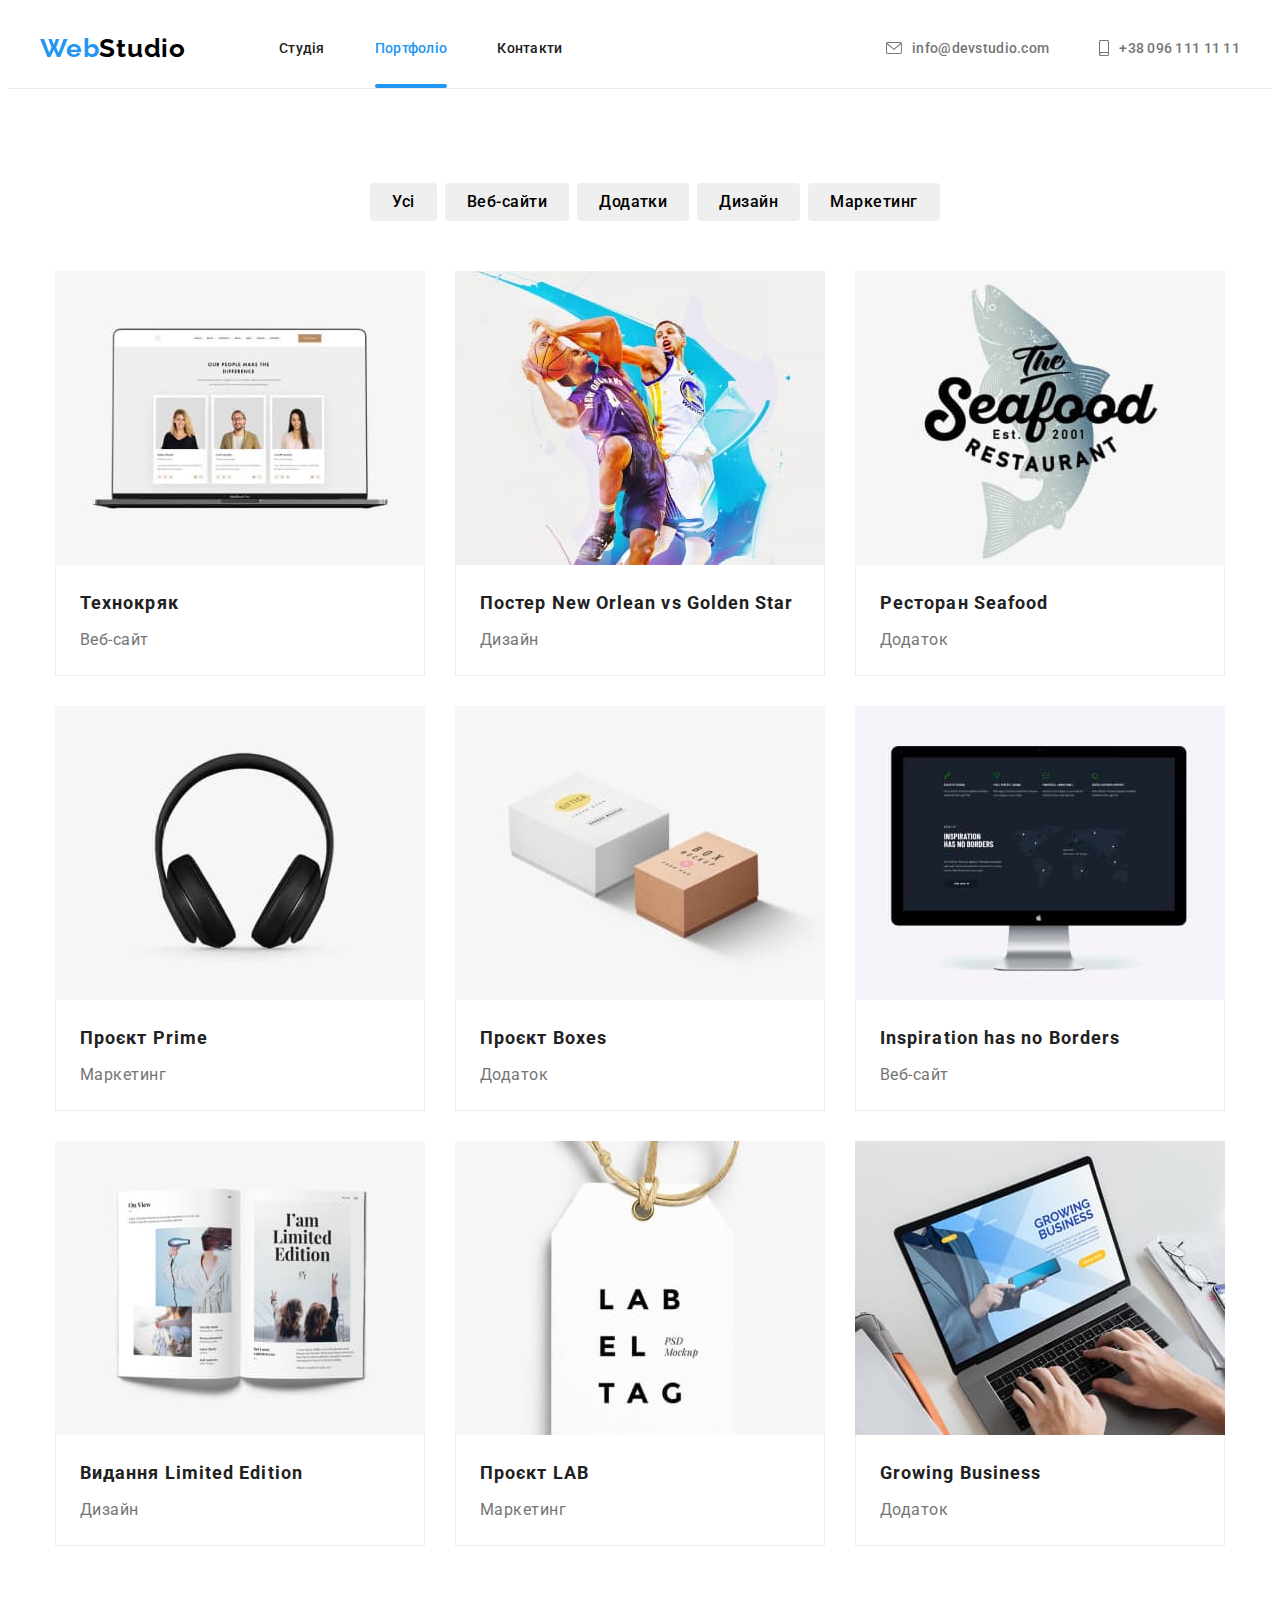
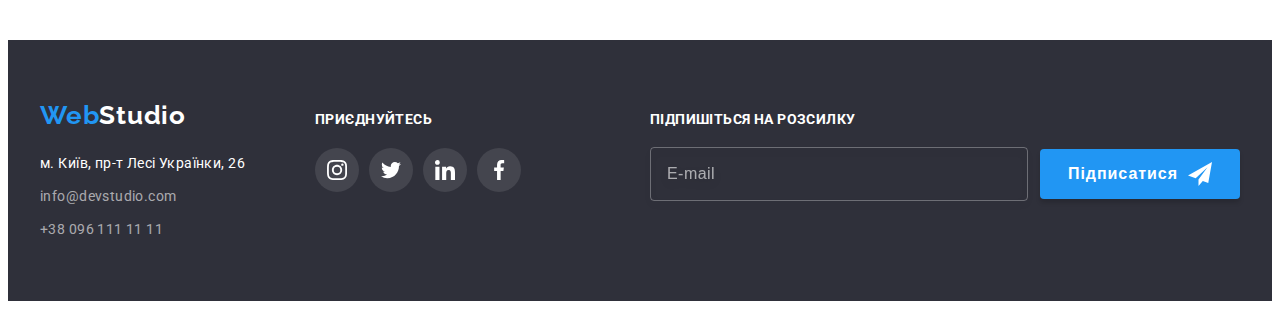
==== commit 176fabac: "hw 6" ====
--- a/portfolio.html
+++ b/portfolio.html
@@ -211,64 +211,60 @@
         </section>
     </main>
     <!-- FOOTER -->
-    <footer class="footer">
-        <div class="container footer-container">
-            <div class="footer-nav">
-                <a href="./index.html" class="footer-logo"><span class="footer-web"> Web</span><span
-                        class="footer-studio">Studio</span></a>
-                <address class="footer-address">
-                    <ul class="footer-list list">
-                        <li class="footer-item"><a href="" class="address-map"> м. Київ, пр-т Лесі Українки, 26</a></li>
-                        <li class="footer-item"><a href="mailto:info@devstudio.com"
-                                class="address-mail">info@devstudio.com</a></li>
-                        <li class="footer-item"> <a href="tel:+380961111111" class="address-tel">+38 096 111 11 11</a>
-                        </li>
-                    </ul>
-                </address>
-            </div>
-            <div class="footer-links">
-                <strong class="footer-title title">приєднуйтесь</strong>
+<footer class="footer">
+    <div class="container footer-container">
+        <div class="footer-nav">
+            <a href="./index.html" class="footer-logo"><span class="footer-web"> Web</span><span
+                    class="footer-studio">Studio</span></a>
+            <address class="footer-address">
                 <ul class="footer-list list">
-                    <li class="footer-link link"><a href="https://www.instagram.com/" target="_blank"
-                            rel="no-referrer noopener" class="ikon-teams">
-                            <svg class="ikon-team footer-ikon" width="20" height="20">
-                                <use href="./images/hw4/symbol-defs.svg#icon-instagram"></use>
-                            </svg></a></li>
-                    <li class="footer-link link"><a href="https://twitter.com/" target="_blank"
-                            rel="no-referrer noopener" class="ikon-teams">
-                            <svg class="ikon-team footer-ikon" width="20" height="20">
-                                <use href="./images/hw4/symbol-defs.svg#icon-twitter"></use>
-                            </svg></a></li>
-                    <li class="footer-link link"><a href="https://ua.linkedin.com/" target="_blank"
-                            rel="no-referrer noopener" class="ikon-teams">
-                            <svg class="ikon-team footer-ikon" width="20" height="20">
-                                <use href="./images/hw4/symbol-defs.svg#icon-linkedin"></use>
-                            </svg></a></li>
-                    <li class="footer-link link"><a href="https://www.facebook.com/" target="_blank"
-                            rel="no-referrer noopener" class="ikon-teams">
-                            <svg class="ikon-team footer-ikon" width="20" height="20">
-                                <use href="./images/hw4/symbol-defs.svg#icon-facebook"></use>
-                            </svg></a></li>
-                </ul>
-            </div>
-            <div class="footer-form">
-                <form class="form-field">
-                    <label class="field">
-                        <span class="footer-form-title title">Підпишіться на розсилку</span>
-                        <input class="mail-field" type="mail" name="mail" placeholder="E-mail">
-                    </label>
-                    <button class="footer-form-button" type="submit">
-                        <div class="form-button-field"><span class="form-button-text">Підписатися</span>
-                            <svg class="form-ikon" width="24" height="24">
-                                <use href="./images/hw4/symbol-defs.svg#icon-icon-send"></use>
-                            </svg>
-                        </div>
+                    <li class="footer-item"><a href="" class="address-map"> м. Київ, пр-т Лесі Українки, 26</a></li>
+                    <li class="footer-item"><a href="mailto:info@devstudio.com"
+                            class="address-mail">info@devstudio.com</a></li>
+                    <li class="footer-item"> <a href="tel:+380961111111" class="address-tel">+38 096 111 11 11</a></li>
+                </ul>
+            </address>
+        </div>
+        <div class="footer-links">
+            <strong class="footer-title title">приєднуйтесь</strong>
+            <ul class="footer-list list">
+                <li class="footer-link link"><a href="https://www.instagram.com/" target="_blank"
+                        rel="no-referrer noopener" class="ikon-teams">
+                        <svg class="ikon-team footer-ikon" width="20" height="20">
+                            <use href="./images/hw4/symbol-defs.svg#icon-instagram"></use>
+                        </svg></a></li>
+                <li class="footer-link link"><a href="https://twitter.com/" target="_blank" rel="no-referrer noopener"
+                        class="ikon-teams">
+                        <svg class="ikon-team footer-ikon" width="20" height="20">
+                            <use href="./images/hw4/symbol-defs.svg#icon-twitter"></use>
+                        </svg></a></li>
+                <li class="footer-link link"><a href="https://ua.linkedin.com/" target="_blank"
+                        rel="no-referrer noopener" class="ikon-teams">
+                        <svg class="ikon-team footer-ikon" width="20" height="20">
+                            <use href="./images/hw4/symbol-defs.svg#icon-linkedin"></use>
+                        </svg></a></li>
+                <li class="footer-link link"><a href="https://www.facebook.com/" target="_blank"
+                        rel="no-referrer noopener" class="ikon-teams">
+                        <svg class="ikon-team footer-ikon" width="20" height="20">
+                            <use href="./images/hw4/symbol-defs.svg#icon-facebook"></use>
+                        </svg></a></li>
+            </ul>
+        </div>
+        <div class="footer-form">
+            <form class="form-field">
+                <strong class="footer-form-title title">Підпишіться на розсилку</strong>
+                <div class="field">
+                    <input class="mail-field" type="mail" name="mail" placeholder="E-mail">
+                    <button class="footer-form-button" type="submit"> <span class="form-button-text">Підписатися</span>
+                        <svg class="form-ikon" width="24" height="24">
+                            <use href="./images/hw4/symbol-defs.svg#icon-icon-send"></use>
+                        </svg>
                     </button>
-                </form>
-
-            </div>
-        </div>
-    </footer>
+                </div>
+            </form>
+        </div>
+    </div>
+</footer>
     <script src="./js/modal.js"></script>
 </body>
 
--- a/css/style.css
+++ b/css/style.css
@@ -662,6 +662,11 @@
     border-radius: 50%;
     background-color: #FFFFFF;
     cursor: pointer;
+    transition: fill 250ms cubic-bezier(0.4, 0, 0.2, 1);
+}
+
+.backdrop-button:hover{
+fill: #2196F3;
 }
 .backdrop.is-hidden{
     transform: scale(1.1);
@@ -675,6 +680,7 @@
 
 }
 
+
 /* -------------------FORM FOOTER------------------ */
 .footer-form-title{
     display: block;
@@ -689,7 +695,12 @@
 }
 
 .footer-form{
-    margin-left: 93px;
+    margin-left: auto;
+}
+.field{
+    display: flex;
+    justify-content: center;
+    align-items: center;
 }
 
 .mail-field{
@@ -715,6 +726,10 @@
 }
 
 .footer-form-button {
+    display: flex;
+    justify-content: center;
+    align-items: center;
+    gap: 10px;
     min-width: 200px;
     padding: 10px 28px;
     background: #2196F3;
@@ -749,7 +764,11 @@
 
 
 /* --------------------------MODAL FORM------------------------ */
- 
+ .modal{
+padding: 40px;
+ }
+
+
 .modal-title{
    display: block;
     font-weight: 700;
@@ -762,7 +781,6 @@
 }
 
 .modal-input-group{
-padding: 0 40px;
 list-style: none;
 
 }
@@ -825,6 +843,7 @@
     margin-bottom: 20px;
 }
 .group-field .textarea{
+    display: block;
     padding: 12px 16px;
     min-height: 120px;
     color: inherit;
@@ -842,7 +861,6 @@
 
 .checkbox-field{
     display: block;
-    padding: 0 52px;
     margin-bottom: 30px;
 }
 .checkbox-text{
